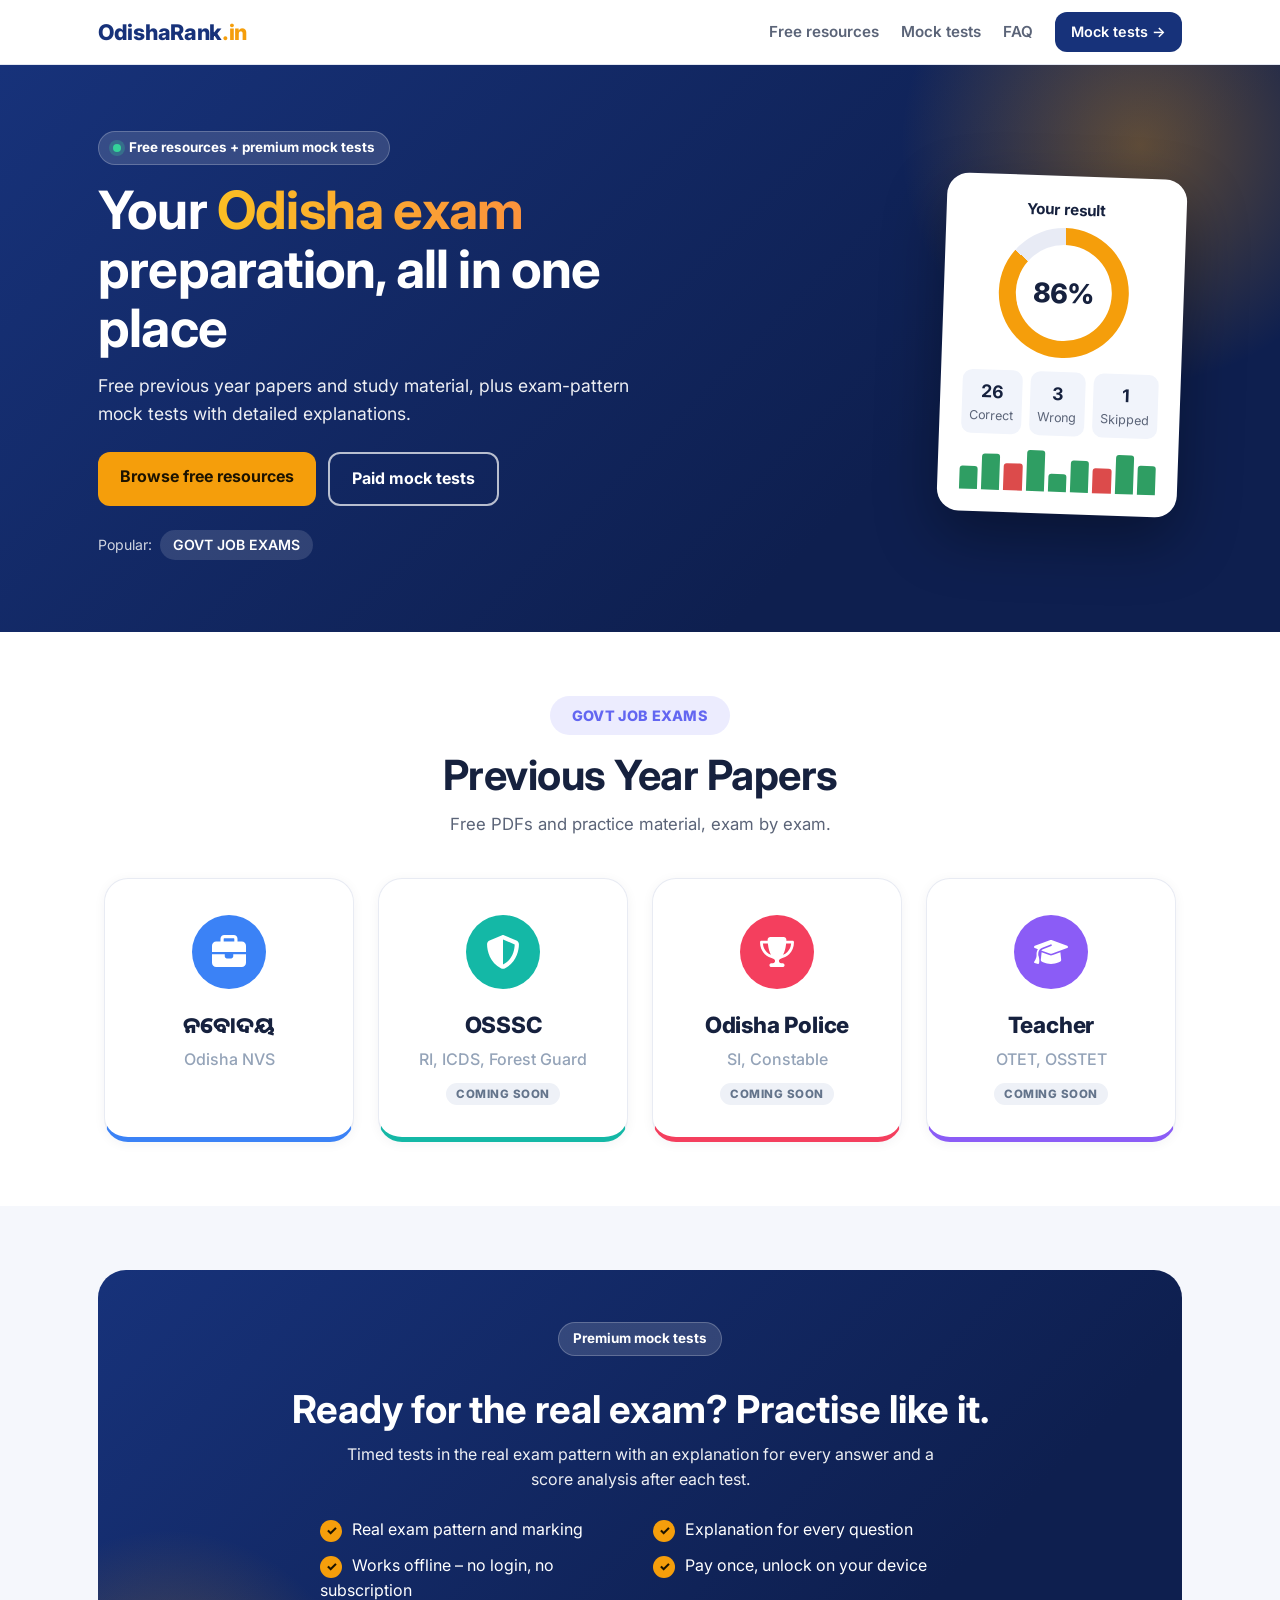
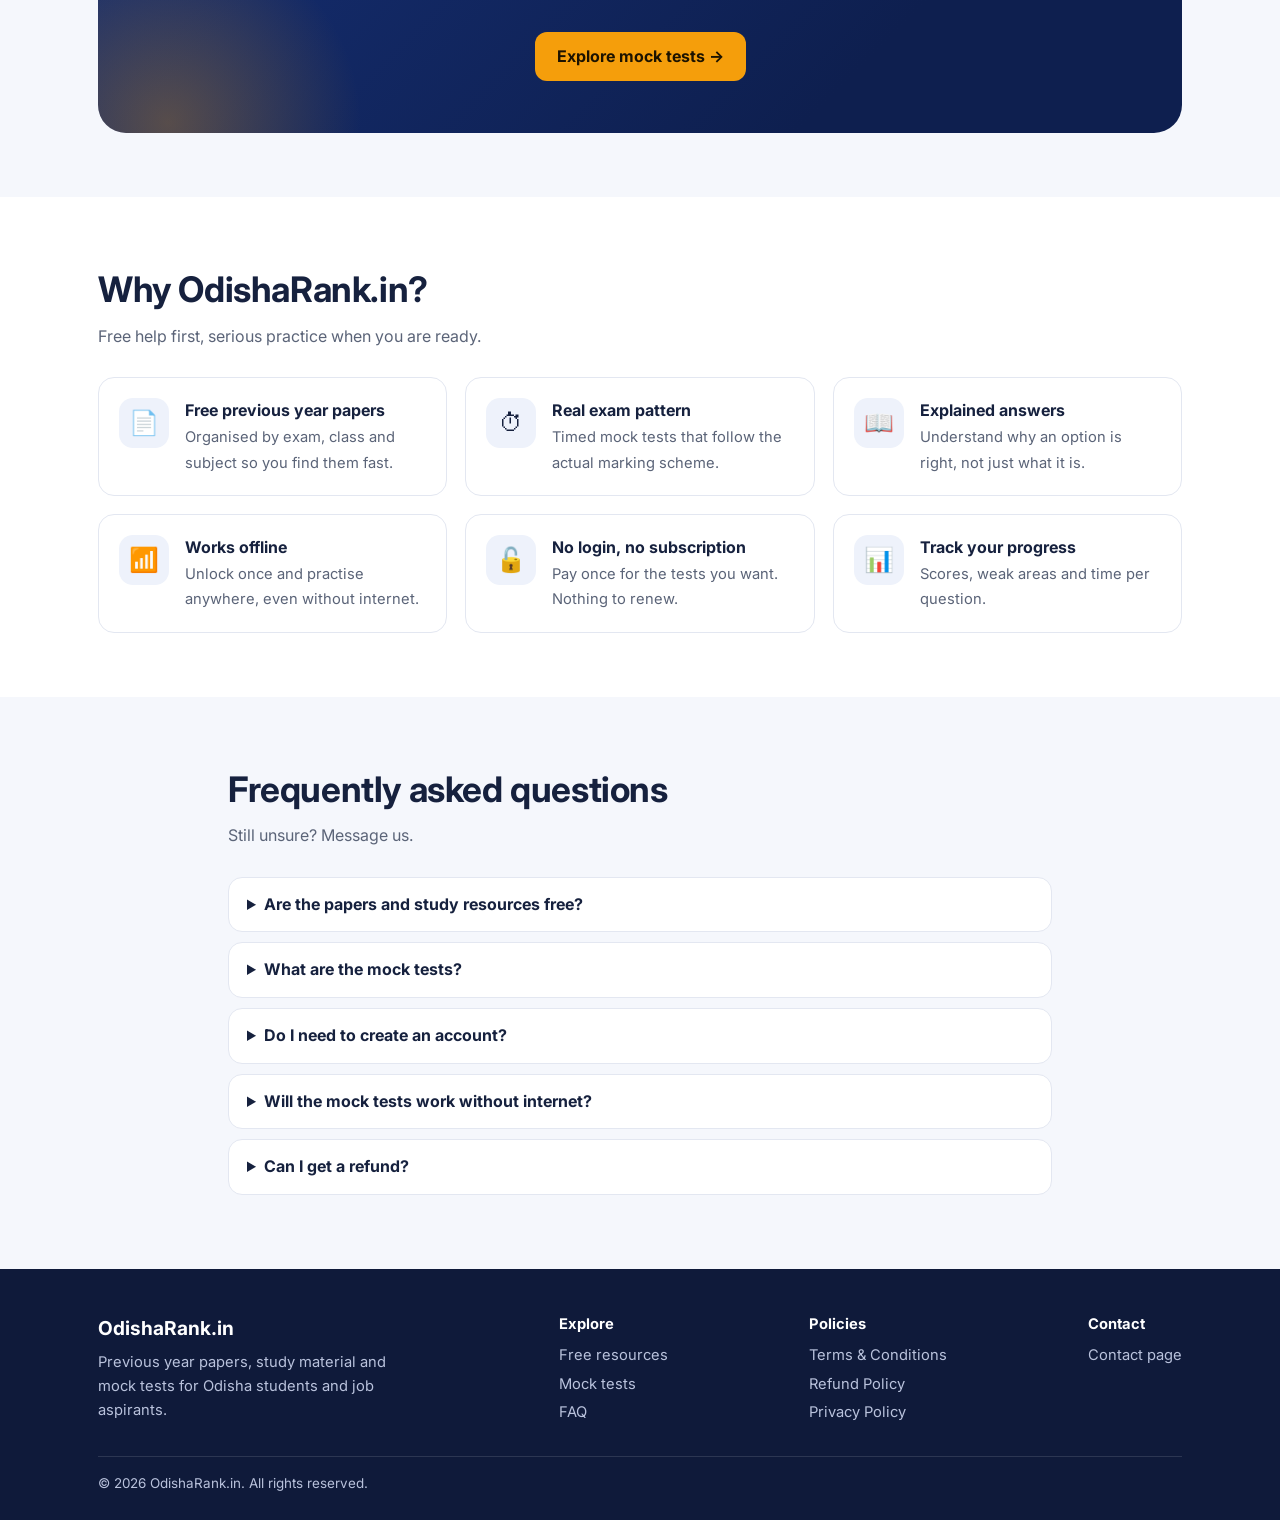
==== index.html @ 2a685671 "Rename index (2).html to index.html" ====
<!DOCTYPE html>
<html lang="en"><head><meta charset="utf-8"><meta name="viewport" content="width=device-width,initial-scale=1">
<title>OdishaRank.in – Previous Year Papers &amp; Mock Tests for Odisha Exams</title>
<meta name="description" content="Free previous year papers and study material for Odisha exams, plus exam-pattern mock tests with detailed explanations.">
<meta property="og:title" content="OdishaRank.in – Previous Year Papers &amp; Mock Tests for Odisha Exams"><meta property="og:description" content="Free previous year papers and study material for Odisha exams, plus exam-pattern mock tests with detailed explanations."><meta property="og:type" content="website"><meta name="theme-color" content="#17327a">
<link rel="preconnect" href="https://fonts.googleapis.com"><link rel="preconnect" href="https://fonts.gstatic.com" crossorigin><link href="https://fonts.googleapis.com/css2?family=Inter:wght@400;500;600;700;800&family=Noto+Sans+Oriya:wght@400;700&family=Noto+Sans+Devanagari:wght@400;700&display=swap" rel="stylesheet">
<style>
:root{--p:#17327a;--a:#f59e0b;--ink:#16213e;--mut:#5b6478;--bg:#f5f7fc;--line:#e3e7f1}
*{box-sizing:border-box}html{scroll-behavior:smooth}[hidden]{display:none!important}
body{margin:0;font:16px/1.6 Inter,system-ui,-apple-system,"Segoe UI",Roboto,"Noto Sans Oriya","Noto Sans Devanagari","Nirmala UI",sans-serif;color:var(--ink);background:#fff}
a{color:inherit}svg{max-width:100%}.wrap{max-width:1120px;margin:0 auto;padding:0 18px}
.btn{display:inline-block;border:0;border-radius:12px;padding:12px 22px;font:inherit;font-weight:700;text-decoration:none;cursor:pointer;background:var(--p);color:#fff;text-align:center}.btn.a{background:var(--a);color:#1c1300}.btn.o{background:transparent;border:2px solid rgba(255,255,255,.7);color:#fff}.btn.s{padding:8px 16px;font-size:.9rem}.btn:hover{filter:brightness(1.08)}
.hd{position:sticky;top:0;z-index:20;background:rgba(255,255,255,.95);backdrop-filter:blur(8px);border-bottom:1px solid var(--line)}.hdin{display:flex;align-items:center;gap:20px;height:64px}
.logo{text-decoration:none;font-weight:800;font-size:1.35rem;letter-spacing:-.3px;color:var(--p)}.logo em{font-style:normal;color:var(--a)}
.nav{display:flex;gap:22px;margin-left:auto;align-items:center}.nav a{text-decoration:none;font-weight:600;font-size:.95rem;color:var(--mut)}.nav a:hover{color:var(--p)}.nav a.btn{color:#fff}
.burger{display:none;margin-left:auto;background:none;border:0;font-size:1.6rem;cursor:pointer;line-height:1;color:var(--ink)}
@media(max-width:760px){.burger{display:block}.nav{display:none;position:absolute;top:64px;left:0;right:0;background:#fff;flex-direction:column;align-items:stretch;padding:12px 18px 18px;border-bottom:1px solid var(--line);gap:14px}.nav.open{display:flex}.hdin{position:relative}}
.hero{position:relative;overflow:hidden;color:#fff;background:linear-gradient(135deg,var(--p),#0e1f4f 70%)}.hero:before{content:"";position:absolute;width:520px;height:520px;border-radius:50%;right:-120px;top:-180px;background:radial-gradient(circle,rgba(245,158,11,.35),transparent 65%)}
.hero .wrap{position:relative;display:grid;grid-template-columns:1.15fr .85fr;gap:40px;align-items:center;padding:66px 18px 72px}
.eyebrow{display:inline-flex;gap:8px;align-items:center;background:rgba(255,255,255,.14);border:1px solid rgba(255,255,255,.22);border-radius:99px;padding:5px 14px;font-size:.84rem;font-weight:700;margin-bottom:16px}.eyebrow i{width:8px;height:8px;border-radius:50%;background:#34d399;box-shadow:0 0 0 4px rgba(52,211,153,.25)}
.hero h1{font-size:clamp(2rem,5vw,3.3rem);line-height:1.12;margin:0 0 14px;letter-spacing:-.8px}.hero h1 em{font-style:normal;background:linear-gradient(90deg,#fbbf24,#fb923c);-webkit-background-clip:text;background-clip:text;color:transparent}
.hero p{font-size:1.1rem;opacity:.92;margin:0 0 24px;max-width:560px}.acts{display:flex;gap:12px;flex-wrap:wrap}
.qk{display:flex;gap:8px;flex-wrap:wrap;margin-top:24px;align-items:center;font-size:.88rem}.qk span{opacity:.8}.qk a{background:rgba(255,255,255,.13);border-radius:99px;padding:4px 13px;text-decoration:none;font-weight:600}.qk a:hover{background:rgba(255,255,255,.25)}
.mock{background:#fff;color:var(--ink);border-radius:22px;padding:22px;box-shadow:0 24px 60px rgba(0,0,0,.35);transform:rotate(2deg);max-width:360px;margin-left:auto}
.mock .ring{width:130px;height:130px;border-radius:50%;margin:6px auto 14px;background:conic-gradient(var(--a) 0 86%,#e8ebf5 0);display:grid;place-items:center}.mock .ring i{font-style:normal;width:96px;height:96px;border-radius:50%;background:#fff;display:grid;place-items:center;font-weight:800;font-size:1.7rem}
.mock .rw{display:flex;gap:8px;margin:8px 0}.mock .rw span{flex:1;background:#f1f4fb;border-radius:10px;padding:8px;text-align:center;font-size:.78rem;color:var(--mut)}.mock .rw b{display:block;font-size:1.1rem;color:var(--ink)}
.mock .bars{display:flex;align-items:flex-end;gap:4px;height:46px;margin-top:10px}.mock .bars i{flex:1;background:#2f9e63;border-radius:3px 3px 0 0}.mock .bars i.x{background:#dc4b4b}.mock h4{margin:0;text-align:center;font-size:.95rem}
@media(max-width:860px){.hero .wrap{grid-template-columns:1fr;padding:44px 18px 50px}.mock{margin:0 auto;transform:none}}
section.s{padding:64px 0}section.s.g{background:var(--bg)}.sh{text-align:center;margin-bottom:40px}
.bdg{display:inline-block;border-radius:99px;padding:8px 22px;font-size:.9rem;font-weight:800;letter-spacing:.3px;text-transform:uppercase}
.sh h2{font-size:clamp(1.7rem,4vw,2.6rem);margin:16px 0 0;letter-spacing:-.5px;line-height:1.2}.sh .sub{color:var(--mut);margin:10px auto 0;max-width:620px;font-size:1.05rem}
.cds{display:flex;flex-wrap:wrap;justify-content:center;gap:24px}
.cd{flex:0 1 250px;min-width:200px;background:#fff;border:1px solid #e8ebf3;border-bottom:5px solid var(--c);border-radius:24px;padding:36px 18px 32px;text-align:center;text-decoration:none;color:var(--ink);box-shadow:0 2px 12px rgba(20,33,61,.05);transition:transform .18s,box-shadow .18s;display:block}
a.cd:hover{transform:translateY(-5px);box-shadow:0 16px 34px rgba(20,33,61,.13)}
.ci{display:grid;place-items:center;width:74px;height:74px;border-radius:50%;background:var(--c);margin:0 auto 22px}.ci svg{width:34px;height:34px;fill:#fff}
.cd b{display:block;font-size:1.4rem;font-weight:800;line-height:1.25;letter-spacing:-.2px;overflow-wrap:anywhere}.cd small{display:block;margin-top:8px;color:#94a3b8;font-size:1rem;font-weight:500}
.cd.dis{cursor:default}.cd.dis em{display:inline-block;margin-top:10px;font-style:normal;font-size:.72rem;font-weight:800;letter-spacing:.5px;text-transform:uppercase;color:#64748b;background:#eef1f7;border-radius:99px;padding:2px 10px}
@media(max-width:560px){.cds{gap:14px}.cd{flex:1 1 150px;min-width:140px;padding:24px 12px 22px}.ci{width:60px;height:60px;margin-bottom:14px}.ci svg{width:27px;height:27px}.cd b{font-size:1.08rem}.cd small{font-size:.85rem}}
.promo{position:relative;overflow:hidden;color:#fff;background:linear-gradient(135deg,var(--p),#0e1f4f 75%);border-radius:28px;padding:52px 40px;text-align:center}.promo:before{content:"";position:absolute;width:420px;height:420px;border-radius:50%;left:-140px;bottom:-200px;background:radial-gradient(circle,rgba(245,158,11,.3),transparent 65%)}.promo>*{position:relative}
.promo h2{font-size:clamp(1.6rem,3.6vw,2.4rem);margin:14px 0 10px;line-height:1.2}.promo p{opacity:.92;margin:0 auto 24px;max-width:600px}
.promo ul{list-style:none;padding:0;margin:0 auto 28px;display:grid;grid-template-columns:repeat(2,minmax(0,1fr));gap:10px 26px;max-width:640px;text-align:left}.promo li:before{content:"✓";display:inline-grid;place-items:center;width:22px;height:22px;border-radius:50%;background:var(--a);color:#1c1300;font-weight:800;font-size:.8rem;margin-right:10px}
.promo .acts{justify-content:center}@media(max-width:600px){.promo{padding:36px 20px}.promo ul{grid-template-columns:1fr}}
.why{display:grid;grid-template-columns:repeat(auto-fill,minmax(280px,1fr));gap:18px}.wy{display:flex;gap:16px;align-items:flex-start;background:#fff;border:1px solid var(--line);border-radius:16px;padding:20px}.wy i{font-style:normal;font-size:1.5rem;width:50px;height:50px;border-radius:14px;background:#eef2fb;display:grid;place-items:center;flex:none}.wy b{display:block}.wy span{color:var(--mut);font-size:.92rem}
.s h2.l{font-size:clamp(1.6rem,3.6vw,2.2rem);margin:0 0 6px;letter-spacing:-.4px}.s p.l{color:var(--mut);margin:0 0 28px}
details.fq{background:#fff;border:1px solid var(--line);border-radius:14px;padding:14px 18px;margin-bottom:10px}details.fq summary{cursor:pointer;font-weight:700}details.fq p{margin:10px 0 0;color:var(--mut)}
.join{display:flex;gap:18px;align-items:center;justify-content:space-between;flex-wrap:wrap;background:#ecfdf5;border:1px solid #a7f3d0;border-radius:20px;padding:24px 28px}.join b{font-size:1.2rem;display:block}.join span{color:#065f46}.btn.g{background:#16a34a;color:#fff}.btn.t{background:#0ea5e9;color:#fff}
footer.ft{background:#0f1a3a;color:#b9c2dc;padding:44px 0 26px;font-size:.92rem}footer.ft .cols{display:flex;gap:36px;flex-wrap:wrap;justify-content:space-between}footer.ft b{color:#fff;display:block;margin-bottom:8px}footer.ft a{display:block;text-decoration:none;margin:5px 0}footer.ft a:hover{color:#fff}.copy{border-top:1px solid rgba(255,255,255,.12);margin-top:26px;padding-top:16px;font-size:.84rem}
.mbar{display:none}@media(max-width:720px){.mbar{display:block;position:fixed;left:0;right:0;bottom:0;z-index:40;padding:10px 14px calc(10px + env(safe-area-inset-bottom));background:#fff;border-top:1px solid var(--line)}.mbar .btn{display:block}footer.ft{padding-bottom:90px}}
:focus-visible{outline:3px solid var(--a);outline-offset:2px}@media(prefers-reduced-motion:reduce){html{scroll-behavior:auto}*{transition:none!important}}
</style></head><body>
<header class="hd"><div class="wrap hdin"><a class="logo" href="./">OdishaRank<em>.in</em></a><button class="burger" aria-expanded="false" aria-controls="nav" aria-label="Menu">☰</button><nav class="nav" id="nav" aria-label="Main"><a href="#sec1">Free resources</a><a href="#mocks">Mock tests</a><a href="#faq">FAQ</a><a class="btn s" href="mocks/index.html">Mock tests →</a></nav></div></header>
<main>
<section class="hero"><div class="wrap"><div><span class="eyebrow"><i></i>Free resources + premium mock tests</span><h1>Your <em>Odisha exam</em> preparation, all in one place</h1><p>Free previous year papers and study material, plus exam-pattern mock tests with detailed explanations.</p><div class="acts"><a class="btn a" href="#sec1">Browse free resources</a><a class="btn o" href="mocks/index.html">Paid mock tests</a></div><div class="qk"><span>Popular:</span><a href="#sec1">GOVT JOB EXAMS</a></div></div><div class="mock" aria-hidden="true"><h4>Your result</h4><div class="ring"><i>86%</i></div><div class="rw"><span><b>26</b>Correct</span><span><b>3</b>Wrong</span><span><b>1</b>Skipped</span></div><div class="bars"><i style="height:50%"></i><i style="height:80%"></i><i class="x" style="height:60%"></i><i style="height:90%"></i><i style="height:40%"></i><i style="height:70%"></i><i class="x" style="height:55%"></i><i style="height:85%"></i><i style="height:65%"></i></div></div></div></section>
<section class="s" id="sec1"><div class="wrap"><div class="sh"><span class="bdg" style="color:#6366f1;background:rgba(99,102,241,0.12)">GOVT JOB EXAMS</span><h2>Previous Year Papers</h2><p class="sub">Free PDFs and practice material, exam by exam.</p></div><div class="cds"><a class="cd" style="--c:#3b82f6" href="mocks/index.html"><span class="ci"><svg viewBox="0 0 512 512" aria-hidden="true"><path d="M184 48H328c4.4 0 8 3.6 8 8V96H176V56c0-4.4 3.6-8 8-8zm-56 8V96H64C28.7 96 0 124.7 0 160v96H192 320 512V160c0-35.3-28.7-64-64-64H384V56c0-30.9-25.1-56-56-56H184c-30.9 0-56 25.1-56 56zM512 288H320v32c0 17.7-14.3 32-32 32H224c-17.7 0-32-14.3-32-32V288H0V416c0 35.3 28.7 64 64 64H448c35.3 0 64-28.7 64-64V288z"/></svg></span><b>ନବୋଦୟ</b><small>Odisha  NVS</small></a><div class="cd dis" style="--c:#14b8a6"><span class="ci"><svg viewBox="0 0 512 512" aria-hidden="true"><path d="M256 0c4.6 0 9.2 1 13.4 2.9L457.7 82.8c22 9.3 38.4 31 38.3 57.2c-.5 99.2-41.3 280.7-213.6 363.2c-16.7 8-36.1 8-52.8 0C57.3 420.7 16.5 239.2 16 140c-.1-26.2 16.3-47.9 38.3-57.2L242.7 2.9C246.8 1 251.4 0 256 0zm0 66.8V444.8C394 378 431.1 230.1 432 141.4L256 66.8l0 0z"/></svg></span><b>OSSSC</b><small>RI, ICDS, Forest Guard</small><em>Coming soon</em></div><div class="cd dis" style="--c:#f43f5e"><span class="ci"><svg viewBox="0 0 576 512" aria-hidden="true"><path d="M400 0H176c-26.5 0-48.1 21.8-47.1 48.2c.2 5.3 .4 10.6 .7 15.8H24C10.7 64 0 74.7 0 88c0 92.6 33.5 157 78.5 200.7c44.3 43.1 98.3 64.8 138.1 75.8c23.4 6.5 39.4 26 39.4 45.6c0 20.9-17 37.9-37.9 37.9H192c-17.7 0-32 14.3-32 32s14.3 32 32 32H384c17.7 0 32-14.3 32-32s-14.3-32-32-32H357.9C337 448 320 431 320 410.1c0-19.6 15.9-39.2 39.4-45.6c39.9-11 93.9-32.7 138.2-75.8C542.5 245 576 180.6 576 88c0-13.3-10.7-24-24-24H446.4c.3-5.2 .5-10.4 .7-15.8C448.1 21.8 426.5 0 400 0zM48.9 112h84.4c9.1 90.1 29.2 150.3 51.9 190.6c-24.9-11-50.8-26.5-73.2-48.3c-32-31.1-58-76-63-142.3zM464.1 254.3c-22.4 21.8-48.3 37.3-73.2 48.3c22.7-40.3 42.8-100.5 51.9-190.6h84.4c-5.1 66.3-31.1 111.2-63 142.3z"/></svg></span><b>Odisha Police</b><small>SI, Constable</small><em>Coming soon</em></div><div class="cd dis" style="--c:#8b5cf6"><span class="ci"><svg viewBox="0 0 640 512" aria-hidden="true"><path d="M320 32c-8.1 0-16.1 1.4-23.7 4.1L15.8 137.4C6.3 140.9 0 149.9 0 160s6.3 19.1 15.8 22.6l57.9 20.9C57.3 229.3 48 259.8 48 291.9v28.1c0 28.4-10.8 57.7-22.3 80.8c-6.5 13-13.9 25.8-22.5 37.6C0 442.7-.9 448.3 .9 453.4s6 8.9 11.2 10.2l64 16c4.2 1.1 8.7 .3 12.4-2s6.3-6.1 7.1-10.4c8.6-42.8 4.3-81.2-2.1-108.7C90.3 344.3 86 329.8 80 316.5V291.9c0-30.2 10.2-58.7 27.9-81.5c12.9-15.5 29.6-28 49.2-35.7l157-61.7c8.2-3.2 17.5 .8 20.7 9s-.8 17.5-9 20.7l-157 61.7c-12.4 4.9-23.3 12.4-32.2 21.6l159.6 57.6c7.6 2.7 15.6 4.1 23.7 4.1s16.1-1.4 23.7-4.1L624.2 182.6c9.5-3.4 15.8-12.5 15.8-22.6s-6.3-19.1-15.8-22.6L343.7 36.1C336.1 33.4 328.1 32 320 32zM128 408c0 35.3 86 72 192 72s192-36.7 192-72L496.7 262.6 354.5 314c-11.1 4-22.8 6-34.5 6s-23.5-2-34.5-6L143.3 262.6 128 408z"/></svg></span><b>Teacher</b><small>OTET, OSSTET</small><em>Coming soon</em></div></div></div></section>
<section class="s g" id="mocks"><div class="wrap"><div class="promo"><span class="eyebrow">Premium mock tests</span><h2>Ready for the real exam? Practise like it.</h2><p>Timed tests in the real exam pattern with an explanation for every answer and a score analysis after each test.</p><ul><li>Real exam pattern and marking</li><li>Explanation for every question</li><li>Works offline – no login, no subscription</li><li>Pay once, unlock on your device</li></ul><div class="acts"><a class="btn a" href="mocks/index.html">Explore mock tests →</a></div></div></div></section>
<section class="s"><div class="wrap"><h2 class="l">Why OdishaRank.in?</h2><p class="l">Free help first, serious practice when you are ready.</p><div class="why"><div class="wy"><i>📄</i><div><b>Free previous year papers</b><span>Organised by exam, class and subject so you find them fast.</span></div></div><div class="wy"><i>⏱</i><div><b>Real exam pattern</b><span>Timed mock tests that follow the actual marking scheme.</span></div></div><div class="wy"><i>📖</i><div><b>Explained answers</b><span>Understand why an option is right, not just what it is.</span></div></div><div class="wy"><i>📶</i><div><b>Works offline</b><span>Unlock once and practise anywhere, even without internet.</span></div></div><div class="wy"><i>🔓</i><div><b>No login, no subscription</b><span>Pay once for the tests you want. Nothing to renew.</span></div></div><div class="wy"><i>📊</i><div><b>Track your progress</b><span>Scores, weak areas and time per question.</span></div></div></div></div></section>
<section class="s g" id="faq"><div class="wrap" style="max-width:860px"><h2 class="l">Frequently asked questions</h2><p class="l">Still unsure? Message us.</p><details class="fq"><summary>Are the papers and study resources free?</summary><p>Yes. Everything in the free sections of this site is free to read and download.</p></details><details class="fq"><summary>What are the mock tests?</summary><p>Paid, exam-pattern timed tests with an explanation for every answer and a performance report. You pay once for the series or pack you want. There is no subscription.</p></details><details class="fq"><summary>Do I need to create an account?</summary><p>No. There is no login. Your progress is saved on your own device and browser.</p></details><details class="fq"><summary>Will the mock tests work without internet?</summary><p>Yes. After you unlock once, the tests work offline on that device.</p></details><details class="fq"><summary>Can I get a refund?</summary><p>Please read our <a href="mocks/refund.html" style="color:var(--p);font-weight:700">Refund Policy</a>. In short: digital products are non-refundable once delivered, but if a code does not work we will fix it or refund you.</p></details></div></section>
</main>
<footer class="ft"><div class="wrap"><div class="cols"><div><b style="font-size:1.2rem">OdishaRank.in</b><p style="margin:0;max-width:320px">Previous year papers, study material and mock tests for Odisha students and job aspirants.</p></div><div><b>Explore</b><a href="#sec1">Free resources</a><a href="#mocks">Mock tests</a><a href="#faq">FAQ</a></div><div><b>Policies</b><a href="mocks/terms.html">Terms &amp; Conditions</a><a href="mocks/refund.html">Refund Policy</a><a href="mocks/privacy.html">Privacy Policy</a></div><div><b>Contact</b><a href="mocks/contact.html">Contact page</a></div></div><div class="copy">© 2026 OdishaRank.in. All rights reserved.</div></div></footer>
<div class="mbar"><a class="btn a" href="mocks/index.html">Explore mock tests →</a></div>
<script>(function(){var b=document.querySelector(".burger"),n=document.getElementById("nav");b.onclick=function(){var o=n.classList.toggle("open");b.setAttribute("aria-expanded",o)};n.addEventListener("click",function(e){if(e.target.tagName==="A"){n.classList.remove("open");b.setAttribute("aria-expanded","false")}})})();</script>
<script type="application/json" id="orsite">{"set":{"name":"OdishaRank.in","pageTitle":"OdishaRank.in – Previous Year Papers & Mock Tests for Odisha Exams","metaDesc":"Free previous year papers and study material for Odisha exams, plus exam-pattern mock tests with detailed explanations.","eyebrow":"Free resources + premium mock tests","heroTitle":"Your [[Odisha exam]] preparation, all in one place","heroSub":"Free previous year papers and study material, plus exam-pattern mock tests with detailed explanations.","mock":"mocks/index.html","whatsapp":"","telegram":"","email":"","footer":"Previous year papers, study material and mock tests for Odisha students and job aspirants."},"secs":[{"b":"GOVT JOB EXAMS","t":"Previous Year Papers","s":"Free PDFs and practice material, exam by exam.","c":"#6366f1","cards":[{"t":"ନବୋଦୟ","s":"Odisha  NVS","u":"mocks/index.html","i":"briefcase","c":"#3b82f6","nt":false},{"t":"OSSSC","s":"RI, ICDS, Forest Guard","u":"","i":"shield-halved","c":"#14b8a6","nt":false},{"t":"Odisha Police","s":"SI, Constable","u":"","i":"trophy","c":"#f43f5e","nt":false},{"t":"Teacher","s":"OTET, OSSTET","u":"","i":"graduation-cap","c":"#8b5cf6","nt":false}]}]}</script>
</body></html>
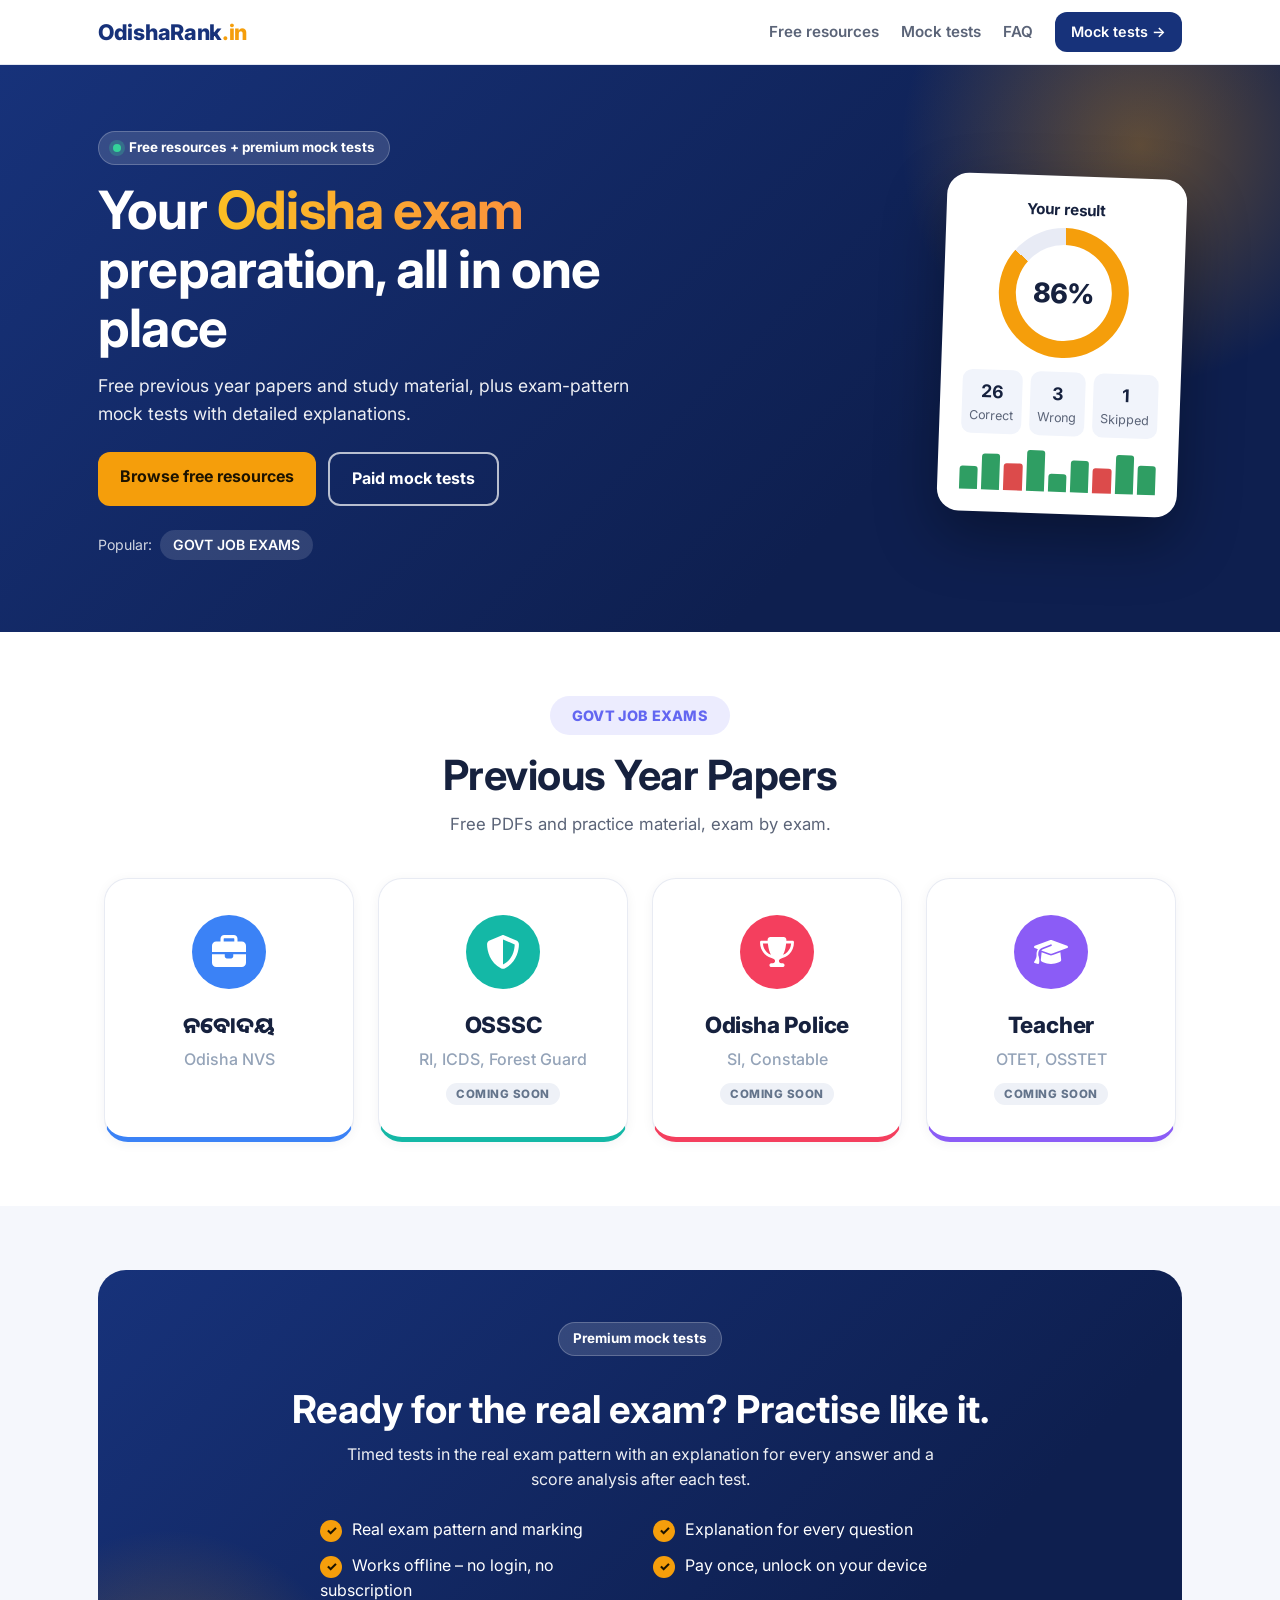
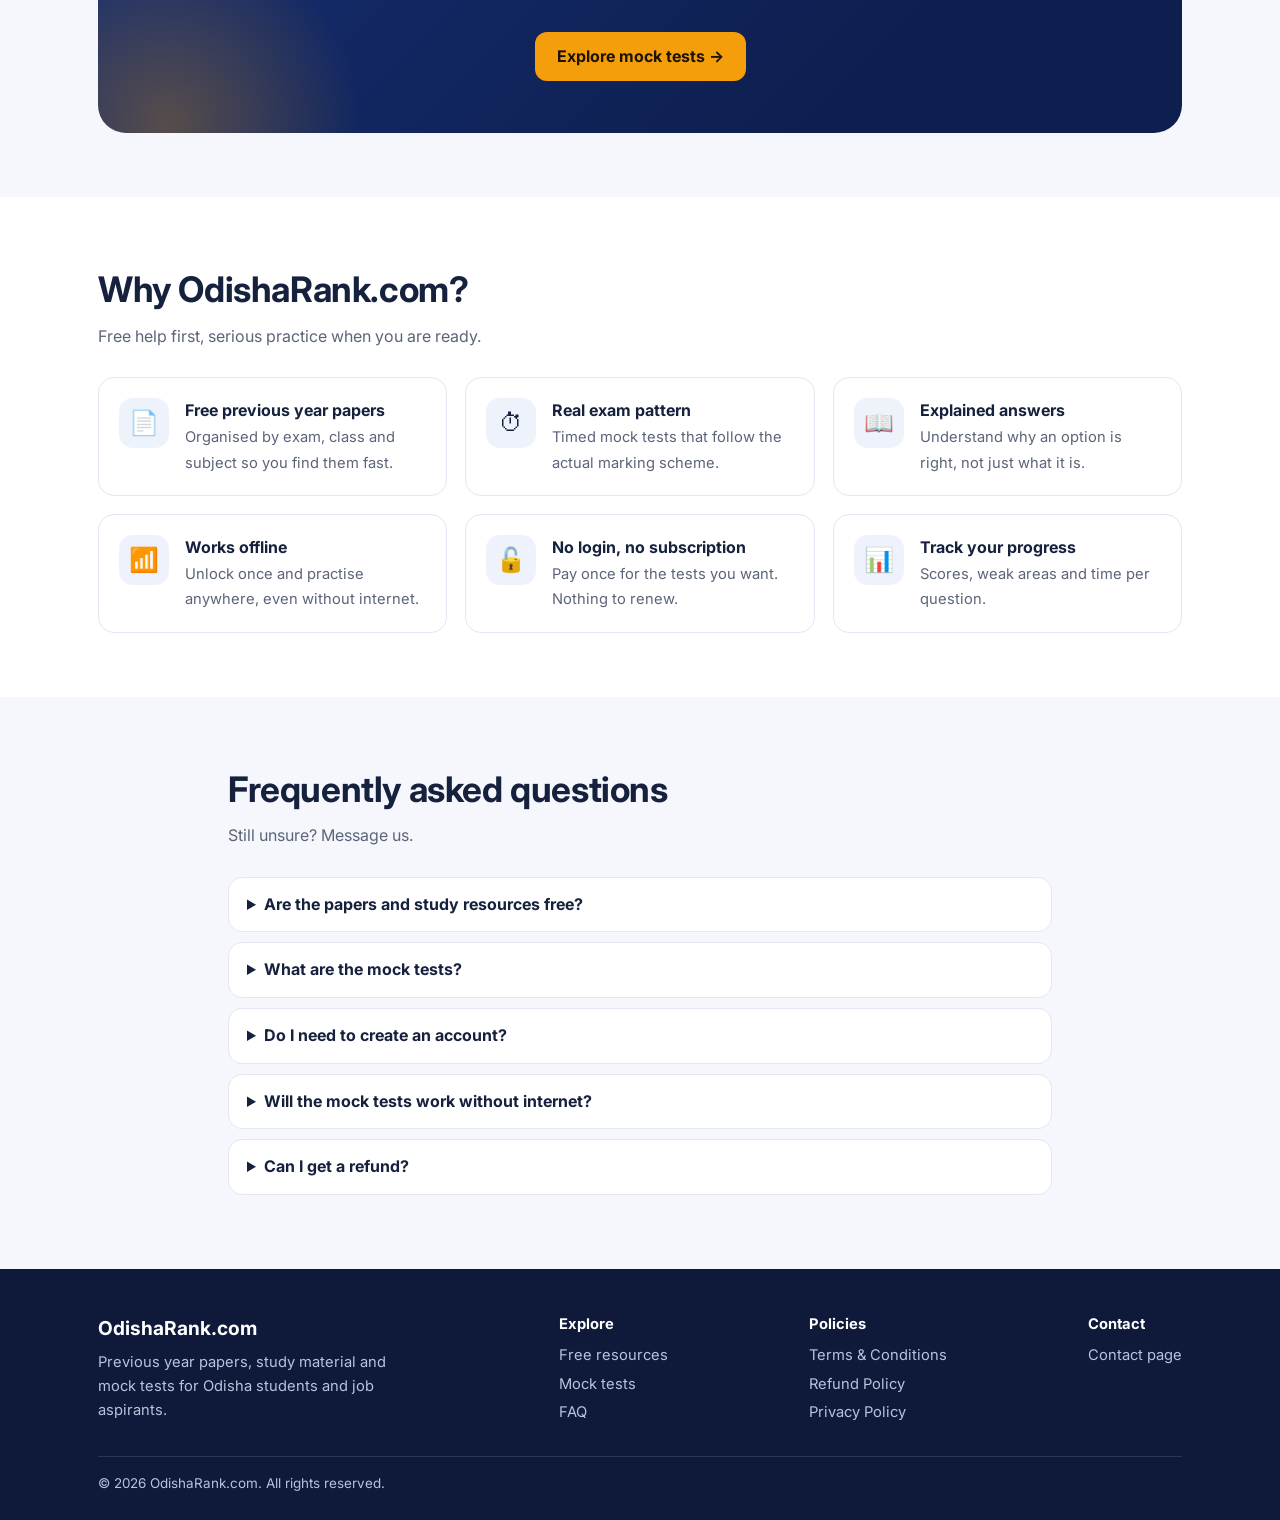
==== commit 0065cfbe: "Update index.html" ====
--- a/index.html
+++ b/index.html
@@ -1,8 +1,8 @@
 <!DOCTYPE html>
 <html lang="en"><head><meta charset="utf-8"><meta name="viewport" content="width=device-width,initial-scale=1">
-<title>OdishaRank.in – Previous Year Papers &amp; Mock Tests for Odisha Exams</title>
+<title>OdishaRank.com – Previous Year Papers &amp; Mock Tests for Odisha Exams</title>
 <meta name="description" content="Free previous year papers and study material for Odisha exams, plus exam-pattern mock tests with detailed explanations.">
-<meta property="og:title" content="OdishaRank.in – Previous Year Papers &amp; Mock Tests for Odisha Exams"><meta property="og:description" content="Free previous year papers and study material for Odisha exams, plus exam-pattern mock tests with detailed explanations."><meta property="og:type" content="website"><meta name="theme-color" content="#17327a">
+<meta property="og:title" content="OdishaRank.com – Previous Year Papers &amp; Mock Tests for Odisha Exams"><meta property="og:description" content="Free previous year papers and study material for Odisha exams, plus exam-pattern mock tests with detailed explanations."><meta property="og:type" content="website"><meta name="theme-color" content="#17327a">
 <link rel="preconnect" href="https://fonts.googleapis.com"><link rel="preconnect" href="https://fonts.gstatic.com" crossorigin><link href="https://fonts.googleapis.com/css2?family=Inter:wght@400;500;600;700;800&family=Noto+Sans+Oriya:wght@400;700&family=Noto+Sans+Devanagari:wght@400;700&display=swap" rel="stylesheet">
 <style>
 :root{--p:#17327a;--a:#f59e0b;--ink:#16213e;--mut:#5b6478;--bg:#f5f7fc;--line:#e3e7f1}
@@ -53,11 +53,11 @@
 <section class="hero"><div class="wrap"><div><span class="eyebrow"><i></i>Free resources + premium mock tests</span><h1>Your <em>Odisha exam</em> preparation, all in one place</h1><p>Free previous year papers and study material, plus exam-pattern mock tests with detailed explanations.</p><div class="acts"><a class="btn a" href="#sec1">Browse free resources</a><a class="btn o" href="mocks/index.html">Paid mock tests</a></div><div class="qk"><span>Popular:</span><a href="#sec1">GOVT JOB EXAMS</a></div></div><div class="mock" aria-hidden="true"><h4>Your result</h4><div class="ring"><i>86%</i></div><div class="rw"><span><b>26</b>Correct</span><span><b>3</b>Wrong</span><span><b>1</b>Skipped</span></div><div class="bars"><i style="height:50%"></i><i style="height:80%"></i><i class="x" style="height:60%"></i><i style="height:90%"></i><i style="height:40%"></i><i style="height:70%"></i><i class="x" style="height:55%"></i><i style="height:85%"></i><i style="height:65%"></i></div></div></div></section>
 <section class="s" id="sec1"><div class="wrap"><div class="sh"><span class="bdg" style="color:#6366f1;background:rgba(99,102,241,0.12)">GOVT JOB EXAMS</span><h2>Previous Year Papers</h2><p class="sub">Free PDFs and practice material, exam by exam.</p></div><div class="cds"><a class="cd" style="--c:#3b82f6" href="mocks/index.html"><span class="ci"><svg viewBox="0 0 512 512" aria-hidden="true"><path d="M184 48H328c4.4 0 8 3.6 8 8V96H176V56c0-4.4 3.6-8 8-8zm-56 8V96H64C28.7 96 0 124.7 0 160v96H192 320 512V160c0-35.3-28.7-64-64-64H384V56c0-30.9-25.1-56-56-56H184c-30.9 0-56 25.1-56 56zM512 288H320v32c0 17.7-14.3 32-32 32H224c-17.7 0-32-14.3-32-32V288H0V416c0 35.3 28.7 64 64 64H448c35.3 0 64-28.7 64-64V288z"/></svg></span><b>ନବୋଦୟ</b><small>Odisha  NVS</small></a><div class="cd dis" style="--c:#14b8a6"><span class="ci"><svg viewBox="0 0 512 512" aria-hidden="true"><path d="M256 0c4.6 0 9.2 1 13.4 2.9L457.7 82.8c22 9.3 38.4 31 38.3 57.2c-.5 99.2-41.3 280.7-213.6 363.2c-16.7 8-36.1 8-52.8 0C57.3 420.7 16.5 239.2 16 140c-.1-26.2 16.3-47.9 38.3-57.2L242.7 2.9C246.8 1 251.4 0 256 0zm0 66.8V444.8C394 378 431.1 230.1 432 141.4L256 66.8l0 0z"/></svg></span><b>OSSSC</b><small>RI, ICDS, Forest Guard</small><em>Coming soon</em></div><div class="cd dis" style="--c:#f43f5e"><span class="ci"><svg viewBox="0 0 576 512" aria-hidden="true"><path d="M400 0H176c-26.5 0-48.1 21.8-47.1 48.2c.2 5.3 .4 10.6 .7 15.8H24C10.7 64 0 74.7 0 88c0 92.6 33.5 157 78.5 200.7c44.3 43.1 98.3 64.8 138.1 75.8c23.4 6.5 39.4 26 39.4 45.6c0 20.9-17 37.9-37.9 37.9H192c-17.7 0-32 14.3-32 32s14.3 32 32 32H384c17.7 0 32-14.3 32-32s-14.3-32-32-32H357.9C337 448 320 431 320 410.1c0-19.6 15.9-39.2 39.4-45.6c39.9-11 93.9-32.7 138.2-75.8C542.5 245 576 180.6 576 88c0-13.3-10.7-24-24-24H446.4c.3-5.2 .5-10.4 .7-15.8C448.1 21.8 426.5 0 400 0zM48.9 112h84.4c9.1 90.1 29.2 150.3 51.9 190.6c-24.9-11-50.8-26.5-73.2-48.3c-32-31.1-58-76-63-142.3zM464.1 254.3c-22.4 21.8-48.3 37.3-73.2 48.3c22.7-40.3 42.8-100.5 51.9-190.6h84.4c-5.1 66.3-31.1 111.2-63 142.3z"/></svg></span><b>Odisha Police</b><small>SI, Constable</small><em>Coming soon</em></div><div class="cd dis" style="--c:#8b5cf6"><span class="ci"><svg viewBox="0 0 640 512" aria-hidden="true"><path d="M320 32c-8.1 0-16.1 1.4-23.7 4.1L15.8 137.4C6.3 140.9 0 149.9 0 160s6.3 19.1 15.8 22.6l57.9 20.9C57.3 229.3 48 259.8 48 291.9v28.1c0 28.4-10.8 57.7-22.3 80.8c-6.5 13-13.9 25.8-22.5 37.6C0 442.7-.9 448.3 .9 453.4s6 8.9 11.2 10.2l64 16c4.2 1.1 8.7 .3 12.4-2s6.3-6.1 7.1-10.4c8.6-42.8 4.3-81.2-2.1-108.7C90.3 344.3 86 329.8 80 316.5V291.9c0-30.2 10.2-58.7 27.9-81.5c12.9-15.5 29.6-28 49.2-35.7l157-61.7c8.2-3.2 17.5 .8 20.7 9s-.8 17.5-9 20.7l-157 61.7c-12.4 4.9-23.3 12.4-32.2 21.6l159.6 57.6c7.6 2.7 15.6 4.1 23.7 4.1s16.1-1.4 23.7-4.1L624.2 182.6c9.5-3.4 15.8-12.5 15.8-22.6s-6.3-19.1-15.8-22.6L343.7 36.1C336.1 33.4 328.1 32 320 32zM128 408c0 35.3 86 72 192 72s192-36.7 192-72L496.7 262.6 354.5 314c-11.1 4-22.8 6-34.5 6s-23.5-2-34.5-6L143.3 262.6 128 408z"/></svg></span><b>Teacher</b><small>OTET, OSSTET</small><em>Coming soon</em></div></div></div></section>
 <section class="s g" id="mocks"><div class="wrap"><div class="promo"><span class="eyebrow">Premium mock tests</span><h2>Ready for the real exam? Practise like it.</h2><p>Timed tests in the real exam pattern with an explanation for every answer and a score analysis after each test.</p><ul><li>Real exam pattern and marking</li><li>Explanation for every question</li><li>Works offline – no login, no subscription</li><li>Pay once, unlock on your device</li></ul><div class="acts"><a class="btn a" href="mocks/index.html">Explore mock tests →</a></div></div></div></section>
-<section class="s"><div class="wrap"><h2 class="l">Why OdishaRank.in?</h2><p class="l">Free help first, serious practice when you are ready.</p><div class="why"><div class="wy"><i>📄</i><div><b>Free previous year papers</b><span>Organised by exam, class and subject so you find them fast.</span></div></div><div class="wy"><i>⏱</i><div><b>Real exam pattern</b><span>Timed mock tests that follow the actual marking scheme.</span></div></div><div class="wy"><i>📖</i><div><b>Explained answers</b><span>Understand why an option is right, not just what it is.</span></div></div><div class="wy"><i>📶</i><div><b>Works offline</b><span>Unlock once and practise anywhere, even without internet.</span></div></div><div class="wy"><i>🔓</i><div><b>No login, no subscription</b><span>Pay once for the tests you want. Nothing to renew.</span></div></div><div class="wy"><i>📊</i><div><b>Track your progress</b><span>Scores, weak areas and time per question.</span></div></div></div></div></section>
+<section class="s"><div class="wrap"><h2 class="l">Why OdishaRank.com?</h2><p class="l">Free help first, serious practice when you are ready.</p><div class="why"><div class="wy"><i>📄</i><div><b>Free previous year papers</b><span>Organised by exam, class and subject so you find them fast.</span></div></div><div class="wy"><i>⏱</i><div><b>Real exam pattern</b><span>Timed mock tests that follow the actual marking scheme.</span></div></div><div class="wy"><i>📖</i><div><b>Explained answers</b><span>Understand why an option is right, not just what it is.</span></div></div><div class="wy"><i>📶</i><div><b>Works offline</b><span>Unlock once and practise anywhere, even without internet.</span></div></div><div class="wy"><i>🔓</i><div><b>No login, no subscription</b><span>Pay once for the tests you want. Nothing to renew.</span></div></div><div class="wy"><i>📊</i><div><b>Track your progress</b><span>Scores, weak areas and time per question.</span></div></div></div></div></section>
 <section class="s g" id="faq"><div class="wrap" style="max-width:860px"><h2 class="l">Frequently asked questions</h2><p class="l">Still unsure? Message us.</p><details class="fq"><summary>Are the papers and study resources free?</summary><p>Yes. Everything in the free sections of this site is free to read and download.</p></details><details class="fq"><summary>What are the mock tests?</summary><p>Paid, exam-pattern timed tests with an explanation for every answer and a performance report. You pay once for the series or pack you want. There is no subscription.</p></details><details class="fq"><summary>Do I need to create an account?</summary><p>No. There is no login. Your progress is saved on your own device and browser.</p></details><details class="fq"><summary>Will the mock tests work without internet?</summary><p>Yes. After you unlock once, the tests work offline on that device.</p></details><details class="fq"><summary>Can I get a refund?</summary><p>Please read our <a href="mocks/refund.html" style="color:var(--p);font-weight:700">Refund Policy</a>. In short: digital products are non-refundable once delivered, but if a code does not work we will fix it or refund you.</p></details></div></section>
 </main>
-<footer class="ft"><div class="wrap"><div class="cols"><div><b style="font-size:1.2rem">OdishaRank.in</b><p style="margin:0;max-width:320px">Previous year papers, study material and mock tests for Odisha students and job aspirants.</p></div><div><b>Explore</b><a href="#sec1">Free resources</a><a href="#mocks">Mock tests</a><a href="#faq">FAQ</a></div><div><b>Policies</b><a href="mocks/terms.html">Terms &amp; Conditions</a><a href="mocks/refund.html">Refund Policy</a><a href="mocks/privacy.html">Privacy Policy</a></div><div><b>Contact</b><a href="mocks/contact.html">Contact page</a></div></div><div class="copy">© 2026 OdishaRank.in. All rights reserved.</div></div></footer>
+<footer class="ft"><div class="wrap"><div class="cols"><div><b style="font-size:1.2rem">OdishaRank.com</b><p style="margin:0;max-width:320px">Previous year papers, study material and mock tests for Odisha students and job aspirants.</p></div><div><b>Explore</b><a href="#sec1">Free resources</a><a href="#mocks">Mock tests</a><a href="#faq">FAQ</a></div><div><b>Policies</b><a href="mocks/terms.html">Terms &amp; Conditions</a><a href="mocks/refund.html">Refund Policy</a><a href="mocks/privacy.html">Privacy Policy</a></div><div><b>Contact</b><a href="mocks/contact.html">Contact page</a></div></div><div class="copy">© 2026 OdishaRank.com. All rights reserved.</div></div></footer>
 <div class="mbar"><a class="btn a" href="mocks/index.html">Explore mock tests →</a></div>
 <script>(function(){var b=document.querySelector(".burger"),n=document.getElementById("nav");b.onclick=function(){var o=n.classList.toggle("open");b.setAttribute("aria-expanded",o)};n.addEventListener("click",function(e){if(e.target.tagName==="A"){n.classList.remove("open");b.setAttribute("aria-expanded","false")}})})();</script>
-<script type="application/json" id="orsite">{"set":{"name":"OdishaRank.in","pageTitle":"OdishaRank.in – Previous Year Papers & Mock Tests for Odisha Exams","metaDesc":"Free previous year papers and study material for Odisha exams, plus exam-pattern mock tests with detailed explanations.","eyebrow":"Free resources + premium mock tests","heroTitle":"Your [[Odisha exam]] preparation, all in one place","heroSub":"Free previous year papers and study material, plus exam-pattern mock tests with detailed explanations.","mock":"mocks/index.html","whatsapp":"","telegram":"","email":"","footer":"Previous year papers, study material and mock tests for Odisha students and job aspirants."},"secs":[{"b":"GOVT JOB EXAMS","t":"Previous Year Papers","s":"Free PDFs and practice material, exam by exam.","c":"#6366f1","cards":[{"t":"ନବୋଦୟ","s":"Odisha  NVS","u":"mocks/index.html","i":"briefcase","c":"#3b82f6","nt":false},{"t":"OSSSC","s":"RI, ICDS, Forest Guard","u":"","i":"shield-halved","c":"#14b8a6","nt":false},{"t":"Odisha Police","s":"SI, Constable","u":"","i":"trophy","c":"#f43f5e","nt":false},{"t":"Teacher","s":"OTET, OSSTET","u":"","i":"graduation-cap","c":"#8b5cf6","nt":false}]}]}</script>
+<script type="application/json" id="orsite">{"set":{"name":"OdishaRank.com","pageTitle":"OdishaRank.com – Previous Year Papers & Mock Tests for Odisha Exams","metaDesc":"Free previous year papers and study material for Odisha exams, plus exam-pattern mock tests with detailed explanations.","eyebrow":"Free resources + premium mock tests","heroTitle":"Your [[Odisha exam]] preparation, all in one place","heroSub":"Free previous year papers and study material, plus exam-pattern mock tests with detailed explanations.","mock":"mocks/index.html","whatsapp":"","telegram":"","email":"","footer":"Previous year papers, study material and mock tests for Odisha students and job aspirants."},"secs":[{"b":"GOVT JOB EXAMS","t":"Previous Year Papers","s":"Free PDFs and practice material, exam by exam.","c":"#6366f1","cards":[{"t":"ନବୋଦୟ","s":"Odisha  NVS","u":"mocks/index.html","i":"briefcase","c":"#3b82f6","nt":false},{"t":"OSSSC","s":"RI, ICDS, Forest Guard","u":"","i":"shield-halved","c":"#14b8a6","nt":false},{"t":"Odisha Police","s":"SI, Constable","u":"","i":"trophy","c":"#f43f5e","nt":false},{"t":"Teacher","s":"OTET, OSSTET","u":"","i":"graduation-cap","c":"#8b5cf6","nt":false}]}]}</script>
 </body></html>
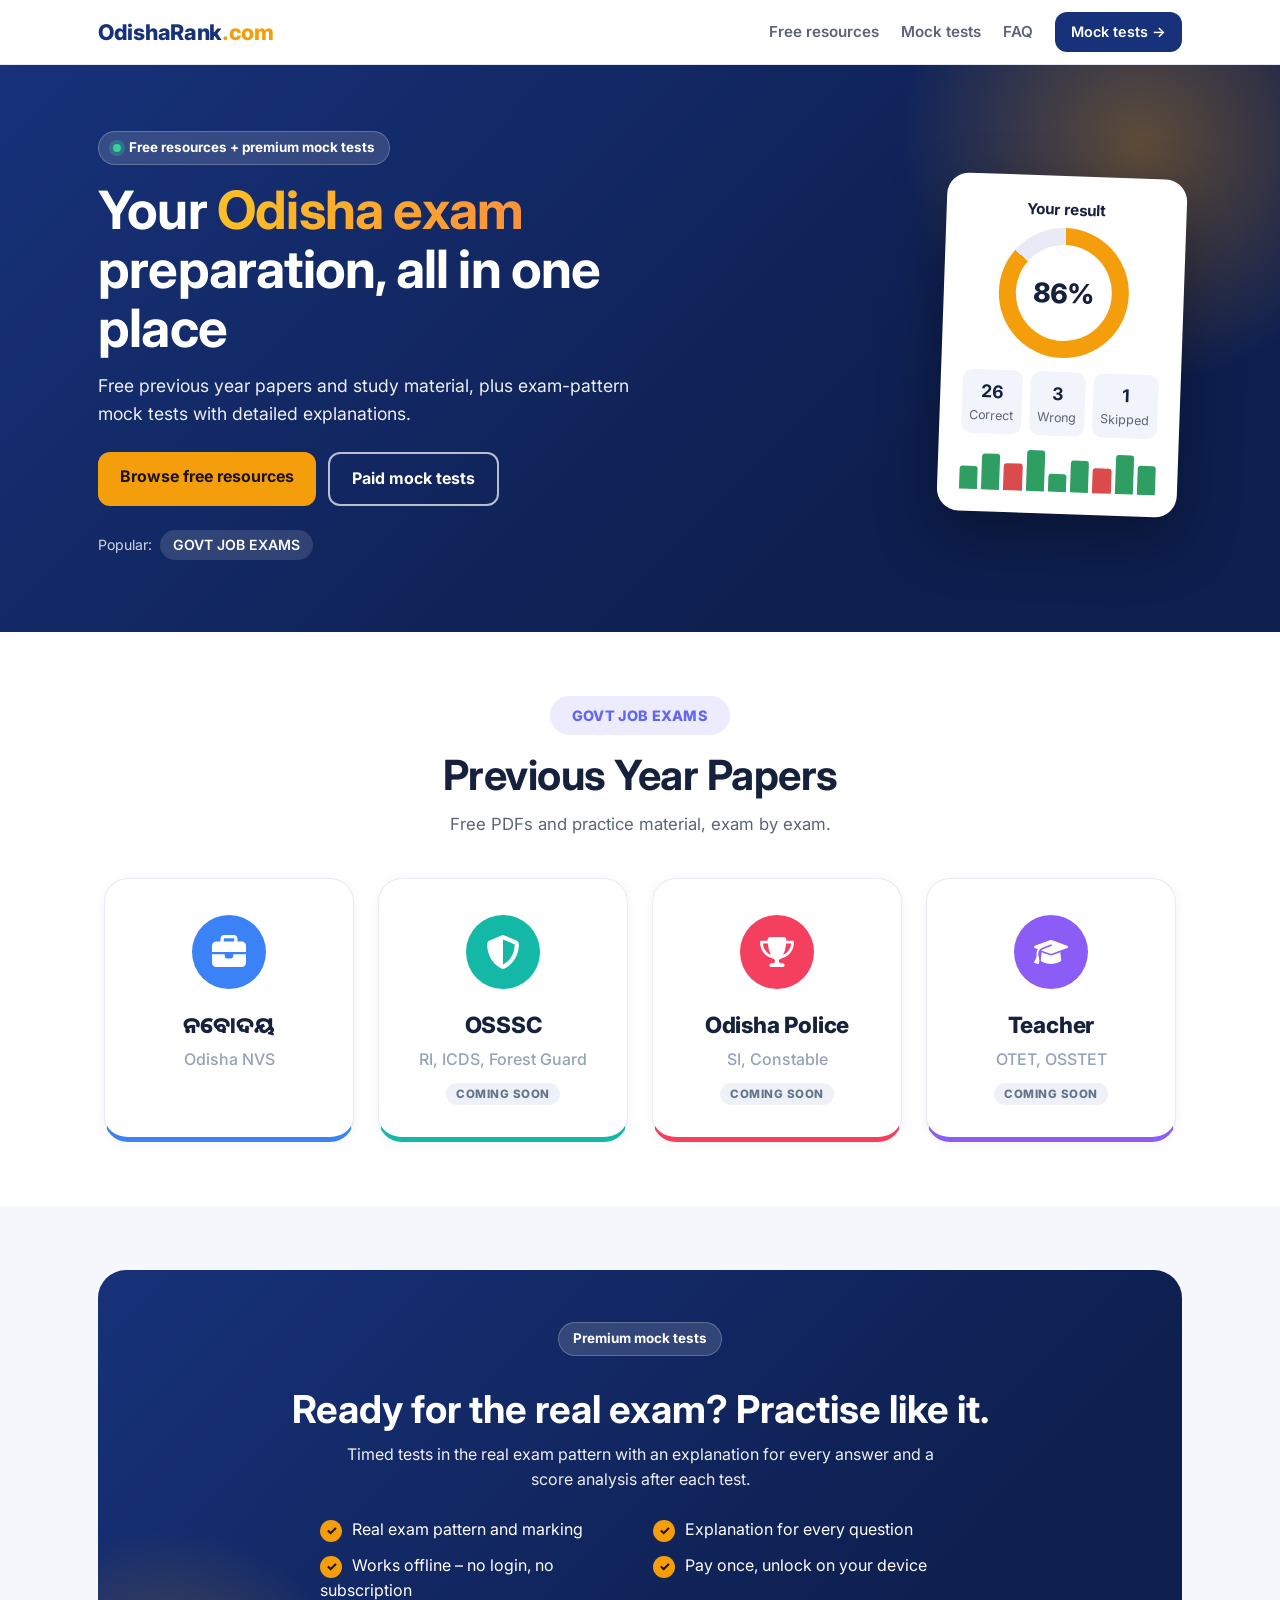
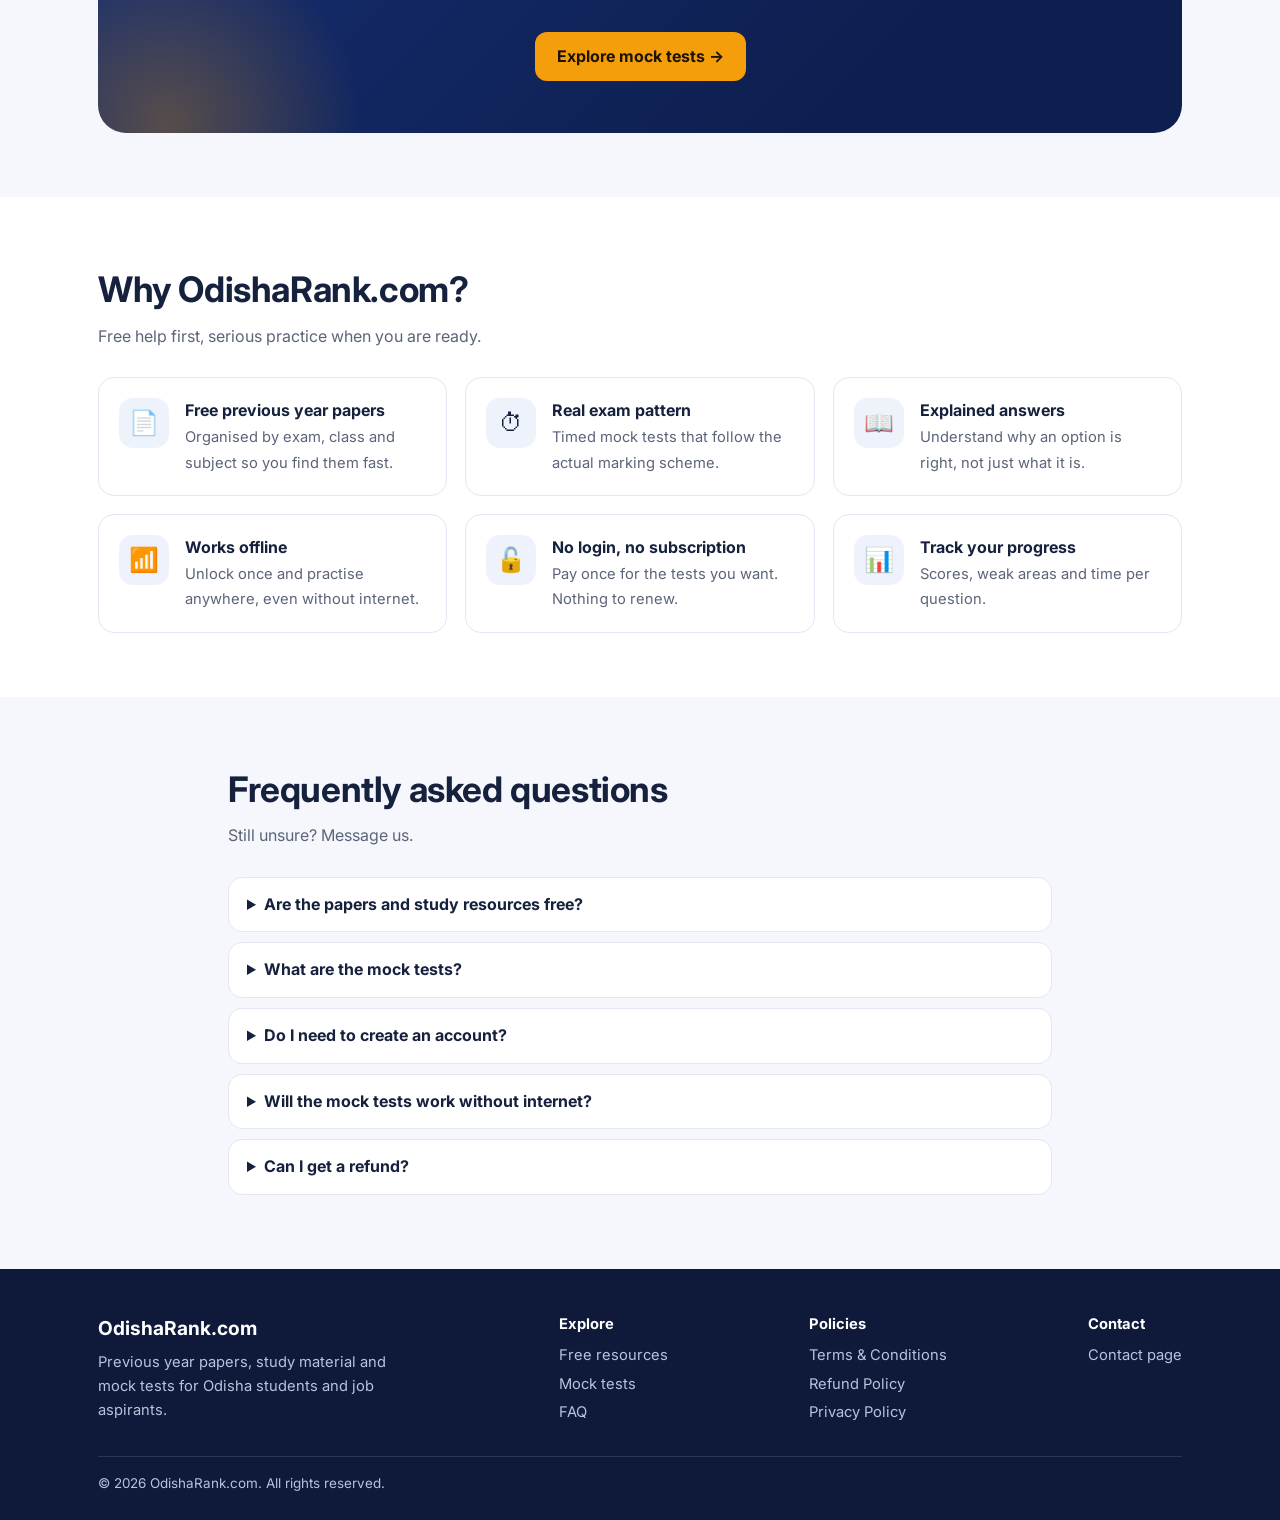
==== commit 62bab1f3: "Update index.html" ====
--- a/index.html
+++ b/index.html
@@ -48,7 +48,7 @@
 .mbar{display:none}@media(max-width:720px){.mbar{display:block;position:fixed;left:0;right:0;bottom:0;z-index:40;padding:10px 14px calc(10px + env(safe-area-inset-bottom));background:#fff;border-top:1px solid var(--line)}.mbar .btn{display:block}footer.ft{padding-bottom:90px}}
 :focus-visible{outline:3px solid var(--a);outline-offset:2px}@media(prefers-reduced-motion:reduce){html{scroll-behavior:auto}*{transition:none!important}}
 </style></head><body>
-<header class="hd"><div class="wrap hdin"><a class="logo" href="./">OdishaRank<em>.in</em></a><button class="burger" aria-expanded="false" aria-controls="nav" aria-label="Menu">☰</button><nav class="nav" id="nav" aria-label="Main"><a href="#sec1">Free resources</a><a href="#mocks">Mock tests</a><a href="#faq">FAQ</a><a class="btn s" href="mocks/index.html">Mock tests →</a></nav></div></header>
+<header class="hd"><div class="wrap hdin"><a class="logo" href="./">OdishaRank<em>.com</em></a><button class="burger" aria-expanded="false" aria-controls="nav" aria-label="Menu">☰</button><nav class="nav" id="nav" aria-label="Main"><a href="#sec1">Free resources</a><a href="#mocks">Mock tests</a><a href="#faq">FAQ</a><a class="btn s" href="mocks/index.html">Mock tests →</a></nav></div></header>
 <main>
 <section class="hero"><div class="wrap"><div><span class="eyebrow"><i></i>Free resources + premium mock tests</span><h1>Your <em>Odisha exam</em> preparation, all in one place</h1><p>Free previous year papers and study material, plus exam-pattern mock tests with detailed explanations.</p><div class="acts"><a class="btn a" href="#sec1">Browse free resources</a><a class="btn o" href="mocks/index.html">Paid mock tests</a></div><div class="qk"><span>Popular:</span><a href="#sec1">GOVT JOB EXAMS</a></div></div><div class="mock" aria-hidden="true"><h4>Your result</h4><div class="ring"><i>86%</i></div><div class="rw"><span><b>26</b>Correct</span><span><b>3</b>Wrong</span><span><b>1</b>Skipped</span></div><div class="bars"><i style="height:50%"></i><i style="height:80%"></i><i class="x" style="height:60%"></i><i style="height:90%"></i><i style="height:40%"></i><i style="height:70%"></i><i class="x" style="height:55%"></i><i style="height:85%"></i><i style="height:65%"></i></div></div></div></section>
 <section class="s" id="sec1"><div class="wrap"><div class="sh"><span class="bdg" style="color:#6366f1;background:rgba(99,102,241,0.12)">GOVT JOB EXAMS</span><h2>Previous Year Papers</h2><p class="sub">Free PDFs and practice material, exam by exam.</p></div><div class="cds"><a class="cd" style="--c:#3b82f6" href="mocks/index.html"><span class="ci"><svg viewBox="0 0 512 512" aria-hidden="true"><path d="M184 48H328c4.4 0 8 3.6 8 8V96H176V56c0-4.4 3.6-8 8-8zm-56 8V96H64C28.7 96 0 124.7 0 160v96H192 320 512V160c0-35.3-28.7-64-64-64H384V56c0-30.9-25.1-56-56-56H184c-30.9 0-56 25.1-56 56zM512 288H320v32c0 17.7-14.3 32-32 32H224c-17.7 0-32-14.3-32-32V288H0V416c0 35.3 28.7 64 64 64H448c35.3 0 64-28.7 64-64V288z"/></svg></span><b>ନବୋଦୟ</b><small>Odisha  NVS</small></a><div class="cd dis" style="--c:#14b8a6"><span class="ci"><svg viewBox="0 0 512 512" aria-hidden="true"><path d="M256 0c4.6 0 9.2 1 13.4 2.9L457.7 82.8c22 9.3 38.4 31 38.3 57.2c-.5 99.2-41.3 280.7-213.6 363.2c-16.7 8-36.1 8-52.8 0C57.3 420.7 16.5 239.2 16 140c-.1-26.2 16.3-47.9 38.3-57.2L242.7 2.9C246.8 1 251.4 0 256 0zm0 66.8V444.8C394 378 431.1 230.1 432 141.4L256 66.8l0 0z"/></svg></span><b>OSSSC</b><small>RI, ICDS, Forest Guard</small><em>Coming soon</em></div><div class="cd dis" style="--c:#f43f5e"><span class="ci"><svg viewBox="0 0 576 512" aria-hidden="true"><path d="M400 0H176c-26.5 0-48.1 21.8-47.1 48.2c.2 5.3 .4 10.6 .7 15.8H24C10.7 64 0 74.7 0 88c0 92.6 33.5 157 78.5 200.7c44.3 43.1 98.3 64.8 138.1 75.8c23.4 6.5 39.4 26 39.4 45.6c0 20.9-17 37.9-37.9 37.9H192c-17.7 0-32 14.3-32 32s14.3 32 32 32H384c17.7 0 32-14.3 32-32s-14.3-32-32-32H357.9C337 448 320 431 320 410.1c0-19.6 15.9-39.2 39.4-45.6c39.9-11 93.9-32.7 138.2-75.8C542.5 245 576 180.6 576 88c0-13.3-10.7-24-24-24H446.4c.3-5.2 .5-10.4 .7-15.8C448.1 21.8 426.5 0 400 0zM48.9 112h84.4c9.1 90.1 29.2 150.3 51.9 190.6c-24.9-11-50.8-26.5-73.2-48.3c-32-31.1-58-76-63-142.3zM464.1 254.3c-22.4 21.8-48.3 37.3-73.2 48.3c22.7-40.3 42.8-100.5 51.9-190.6h84.4c-5.1 66.3-31.1 111.2-63 142.3z"/></svg></span><b>Odisha Police</b><small>SI, Constable</small><em>Coming soon</em></div><div class="cd dis" style="--c:#8b5cf6"><span class="ci"><svg viewBox="0 0 640 512" aria-hidden="true"><path d="M320 32c-8.1 0-16.1 1.4-23.7 4.1L15.8 137.4C6.3 140.9 0 149.9 0 160s6.3 19.1 15.8 22.6l57.9 20.9C57.3 229.3 48 259.8 48 291.9v28.1c0 28.4-10.8 57.7-22.3 80.8c-6.5 13-13.9 25.8-22.5 37.6C0 442.7-.9 448.3 .9 453.4s6 8.9 11.2 10.2l64 16c4.2 1.1 8.7 .3 12.4-2s6.3-6.1 7.1-10.4c8.6-42.8 4.3-81.2-2.1-108.7C90.3 344.3 86 329.8 80 316.5V291.9c0-30.2 10.2-58.7 27.9-81.5c12.9-15.5 29.6-28 49.2-35.7l157-61.7c8.2-3.2 17.5 .8 20.7 9s-.8 17.5-9 20.7l-157 61.7c-12.4 4.9-23.3 12.4-32.2 21.6l159.6 57.6c7.6 2.7 15.6 4.1 23.7 4.1s16.1-1.4 23.7-4.1L624.2 182.6c9.5-3.4 15.8-12.5 15.8-22.6s-6.3-19.1-15.8-22.6L343.7 36.1C336.1 33.4 328.1 32 320 32zM128 408c0 35.3 86 72 192 72s192-36.7 192-72L496.7 262.6 354.5 314c-11.1 4-22.8 6-34.5 6s-23.5-2-34.5-6L143.3 262.6 128 408z"/></svg></span><b>Teacher</b><small>OTET, OSSTET</small><em>Coming soon</em></div></div></div></section>
